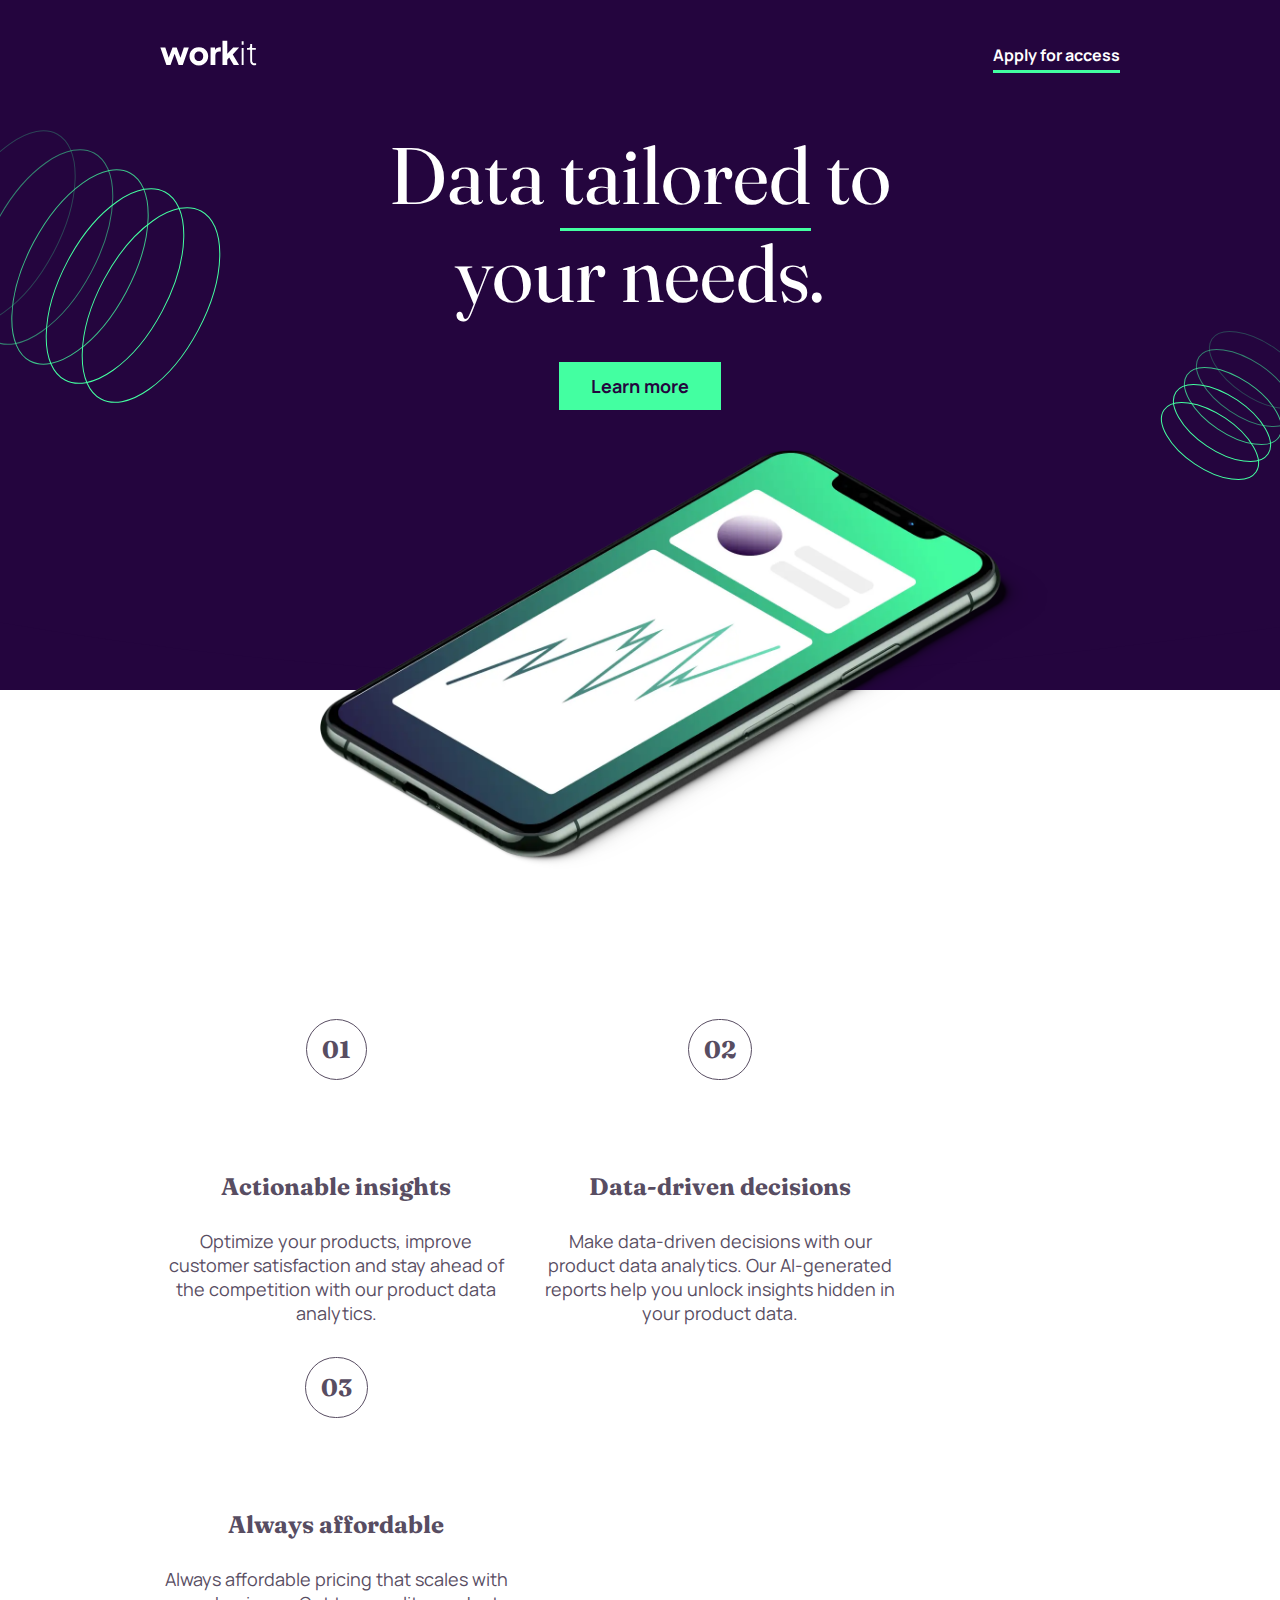
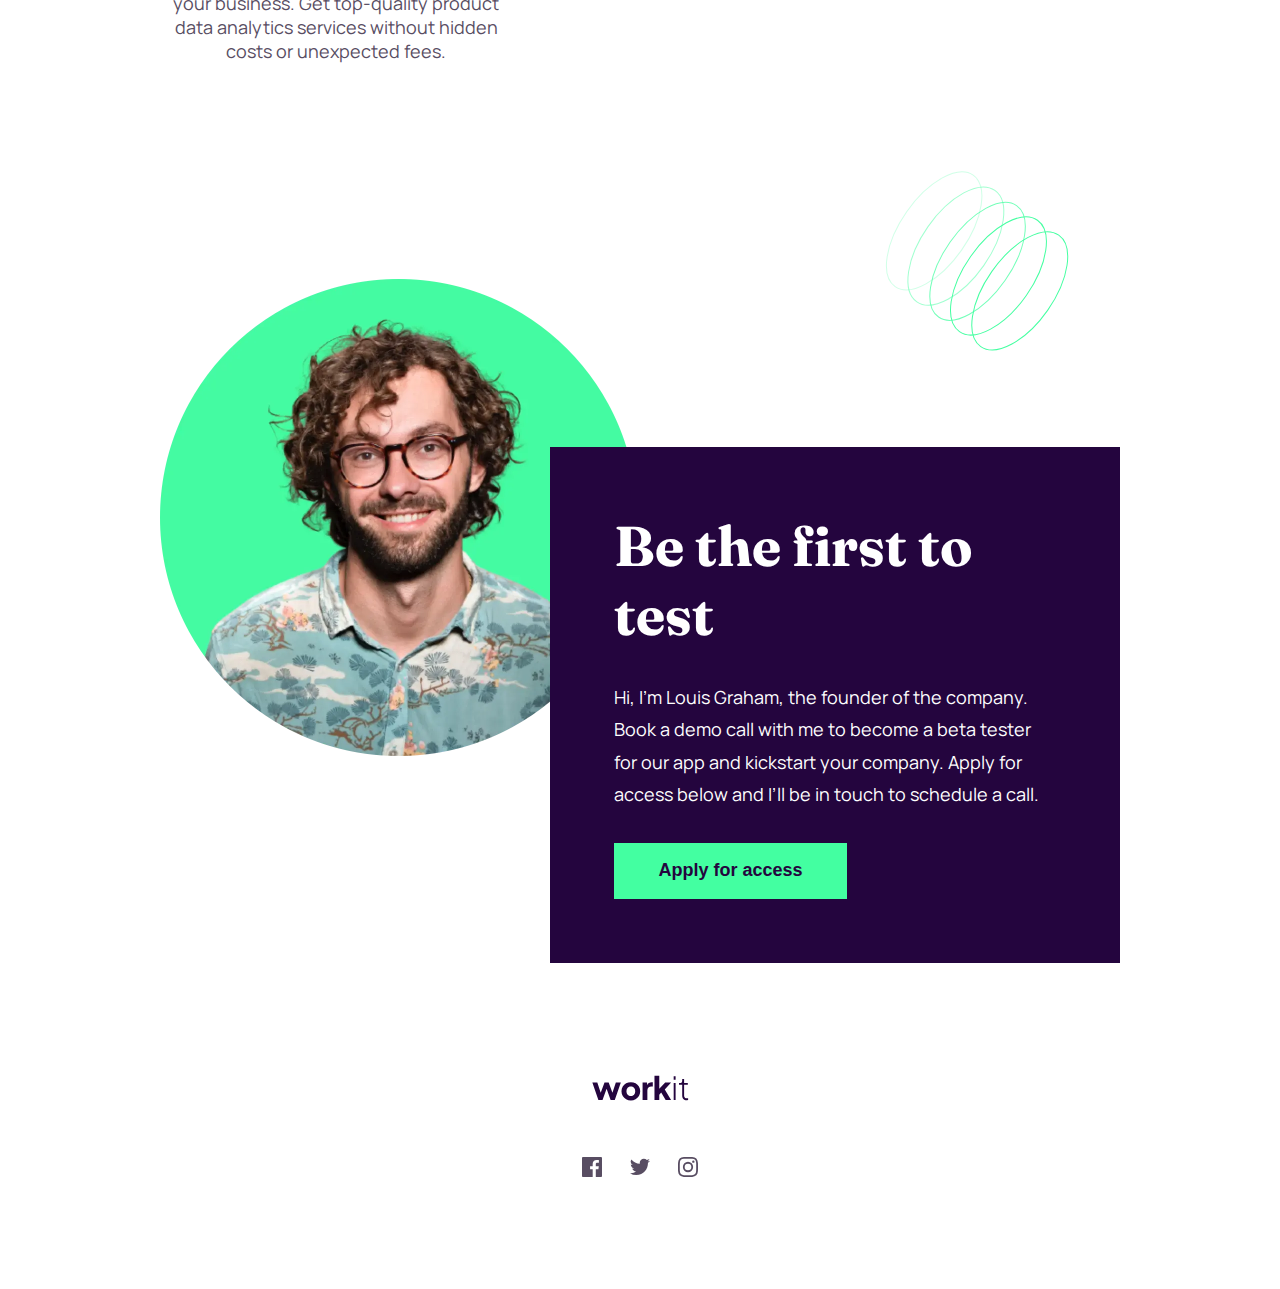
==== index.html @ 2d209260 "commit" ====
<!DOCTYPE html>
<html lang="en">
<head>
  <meta charset="UTF-8">
  <meta name="viewport" content="width=device-width, initial-scale=1.0">
  <link rel="icon" type="image/png" sizes="32x32" href="./assets/images/favicon-32x32.png">
  <link rel="stylesheet" href="style.css">
  <title>Frontend Mentor | Workit landing page</title>
</head>
<body>
    <header class="container">
      <div class="custom-shape-divider-top-1725674615">
        <svg data-name="Layer 1" xmlns="http://www.w3.org/2000/svg" viewBox="0 0 1200 120" preserveAspectRatio="none">
            <path d="M321.39,56.44c58-10.79,114.16-30.13,172-41.86,82.39-16.72,168.19-17.73,250.45-.39C823.78,31,906.67,72,985.66,92.83c70.05,18.48,146.53,26.09,214.34,3V0H0V27.35A600.21,600.21,0,0,0,321.39,56.44Z" class="shape-fill"></path>
        </svg>
      </div>
      <nav class="navbar">
        <div class="logo">
          <img src="assets/images/logo-light.svg" alt="logo">
        </div>
        <div class="nav-links">
          <ul>
            <li><a href="#" class="apply">Apply for access</a></li>
          </ul>
      </nav>
      <div class="work-it-hero">
        <h1 class="hero-title">Data <span class="bold">tailored</span> to your needs.</h1>
        <button class="hero-btn">Learn more</button>
      </div>
      <div class="patterns">
        <img src="assets/images/bg-pattern-1.svg" class="pattern-1" alt="pattern">
        <img src="assets/images/bg-pattern-2.svg" class="pattern-2" alt="pattern">
        <img src="assets/images/image-hero.webp" class="hero-img" alt="hero">
      </div>
    </header>
    <div class="workit-services">
      <div class="services-container-card">
        <div class="services-card">
          <h1 class="service-number">01</h1>
          <div class="service-info">
            <h1 class="service-title">Actionable insights</h1>
            <p>Optimize your products, improve customer 
              satisfaction and stay ahead of the competition 
              with our product data analytics.
            </p>
          </div>
        </div>
        <div class="services-card">
          <h1 class="service-number">02</h1>
          <div class="service-info">
            <h1 class="service-title">Data-driven decisions</h1>
            <p>Make data-driven decisions with our product data analytics. Our AI-generated reports help you unlock insights hidden in your product data.
            </p>
          </div>
        </div>
        <div class="services-card">
          <h1 class="service-number">03</h1>
          <div class="service-info">
            <h1 class="service-title">Always affordable</h1>
            <p>Always affordable pricing that scales with your business. Get top-quality product data analytics services without hidden costs or unexpected fees.
            </p>
          </div>
        </div>
      </div>
    </div>
    <div class="about_me">
      <div class="about_me_container">
        <div class="about_me_pic">
          <img src="/starter-code/assets/images/image-founder.webp" class="founder_pic" alt="founder_pic">
        </div>
        <div class="founder_info">
          <h1>Be the first to test</h1>
          <p>Hi, I'm Louis Graham, the founder of the company. Book a demo call with me to become a beta tester for our app and kickstart your company. Apply for access below and I’ll be in touch to schedule a call.</p>
          <button class="founder_btn">Apply for access</button>
          <img src="/starter-code/assets/images/bg-pattern-3.svg " class="pattern-me" alt="pattern">
        </div>
      </div>
    </div>
    <div class="workit-footer">
      <div class="footer">
        <img src="assets/images/logo-dark.svg"  class="logo_dark" alt="logo">
        <div class="icons">
          <img src="assets/images/icon-facebook.svg" alt="facebook">
          <img src="assets/images/icon-twitter.svg" alt="pinterest">
          <img src="assets/images/icon-instagram.svg" alt="instagram">
        </div>
      </div>
    </div>
</body>
</html>
---- style.css ----
@import url('https://fonts.googleapis.com/css2?family=Fraunces:ital,opsz,wght@0,9..144,100..900;1,9..144,100..900&display=swap');
@import url('https://fonts.googleapis.com/css2?family=Fraunces:ital,opsz,wght@0,9..144,100..900;1,9..144,100..900&family=Manrope:wght@200..800&display=swap');


:root{
    --manrope:"Manrope", sans-serif;
    --lightgreen: #43FFA1;
    --purple: #24053E;
    --white: white;
    --fraunces:"Fraunces", serif;
}
*{
    padding: 0;
    margin: 0;
    box-sizing: border-box;
}
.custom-shape-divider-top-1725674615 {
    position: absolute;
    top: 65%;
    left: 0;
    width: 100%;
    overflow: hidden;
    line-height: 0;
}

.custom-shape-divider-top-1725674615 svg {
    position: relative;
    display: block;
    width: calc(281% + 1.3px);
    height: 165px;
}

.custom-shape-divider-top-1725674615 .shape-fill {
    fill: var(--purple);
}
.container{
    height: 690px;
    background: var(--purple);
    margin-bottom: 10.0625rem;

}
.navbar{
    max-width: 100%;
    margin: 0px 160px;
    display: flex;
    justify-content: space-between;
    padding: 2.5rem 0rem 0rem 0rem;
    align-items: center;

}
.navbar ul li{
    list-style: none;
}
.navbar ul li a{
    text-decoration: none;
    color: var(--white);
    font-weight: 700;
    font-family: var(--manrope);
    border-bottom: 3px solid var(--lightgreen);
    padding-bottom: 4px;
}
.work-it-hero{
    display: flex;
    align-items: center;
    justify-content: center;
    flex-direction: column;
    gap: 2.5rem;
    margin-top: 3.5rem;
}
.hero-title{
    font-size: 80px;
    text-align: center;
    width: 550px;
    font-family: var();
    color: var(--white);
    font-family: "Fraunces", system-ui;
    font-weight: 400;
}
.bold{
    border-bottom: 3px solid var(--lightgreen);
    padding-bottom: 4px;
}
.hero-btn{
    padding: 12px 32px;
    background: var(--lightgreen);
    border: none;
    color: var(--purple);
    font-size: 18px;
    font-family: var(--manrope);
    font-weight: bold;
    cursor: pointer;
    transition: 0.2s ease-in-out;

}
.hero-btn:hover{
    background: var(--white);
    color: var(--purple);
}
.pattern-1{
    position: absolute;
    top: 12%;
    left: -7.1%;
}
.pattern-2{
    position: absolute;
    right: -3.2%;
    top: 35%;
}
.hero-img{
    display: block;
    width: 730px;
    position: absolute;
    top: 50%;
    left: 25%;
}

.workit-services{
    display: flex;
    align-items: center;
    justify-content: center;
    padding-top: 80px;
}
.services-container-card{
    max-width: 1440px;
    margin: 0px 160px;
    display: flex;
    flex-direction: row;
    gap: 2rem;
    padding: 88px 0px 144px 0px;
    flex-wrap: wrap;
}
.services-card{
    display: flex;
    flex-direction: column;
    max-width: 352px;
    text-align: center;
    align-items: center;
    gap: 3.5rem ;
    justify-content: space-between;
    height: 306px;
}
.service-info{
    gap: 1.75rem;
    display: flex;
    flex-direction: column;
}
.service-number{
    border: 1px solid #584D62;
    border-radius: 99px;
    padding: 15px;
    font-family: var(--fraunces);
    font-size: 24px;
    color: #584D62;
}
.service-title{
    font-family: var(--fraunces);
    font-size: 24px;
    color: #584D62;
}
.service-info p{
    font-size: 18px;
    color: #584D62;
    font-family: var(--manrope);
}
.about_me{
    margin-top: 72px;
    
}
.about_me_container{
    margin: 0px 160px;
    display: flex;
    flex-direction: row;
}
.founder_info{
    margin-top: 168px;
    display: flex;
    flex-direction: column;
    height: auto;
    width: 100%;
    background-color: var(--purple);
    padding: 64px;
    gap: 32px;
    justify-content: space-between;
    z-index: 2;
    margin-left: 390px;
    
}
.pattern-me{
    position: absolute;
    right: 15%;
    top: 195%;
}
.founder_btn{
    padding: 17.5px 32px;
    width: 233px;
    color: var(--purple);
    font-size: 18px;
    background-color: #43FFA1;
    border: none;
    text-align: center;
    font-weight: 700;
    transition: 0.2s ease-in-out;
    cursor: pointer;
}
.founder_info p{
    font-size: 18px;
    font-family: var(--manrope);
    color: var(--white);
    line-height: 180%;
}
.founder_info h1{
    font-size: 56px;
    font-family: var(--fraunces);
    color: var(--white);
}
.founder_pic{
    width: 477px;
    height: auto;
}
.about_me_pic{
    position: absolute;
}
.workit-footer{
    padding: 112px 0px;
}
.workit-footer .footer{
    display: flex;
    align-items: center;
    justify-content: center;
    flex-direction: column;
    gap: 56px;
}
.icons{
    gap: 28px;
    display: flex;
}
.founder_btn:hover{
    background: var(--white);
    color: var(--purple);
}
@media screen and (max-width: 1104px) {
    .founder_info{
        margin-left: 50px;
        margin-top: 200px;
    }
    
}
@media screen and (max-width: 1047px) {
    .hero-img{
        width: 60%;
    }
    .services-container-card{
        display: flex;
        align-items: center;
        justify-content: center;
        flex-direction: column;
        flex-wrap: nowrap;
        text-align: center;
        width: 100%;
    }
    
    
}
@media screen and (max-width: 986) {
    .services-container-card{
        display: flex;
        align-items: center;
        justify-content: center;
        flex-direction: column;
        flex-wrap: nowrap;
        text-align: center;
        width: 100%;
    }
    
}

@media screen and (max-width: 768px) {
    .navbar{
        margin: 0px 44px;
        padding: 32px  0px 0px 0px;
    }
    .hero-img{
        top: 60%;
        width: 80%;
        height: auto;
        left: 15%;
    }
    .hero-title{
        font-size: 60px;
        height: auto;
        width: 70%;
    }
    .services-container-card{
        display: flex;
        align-items: center;
        justify-content: center;
        text-align: center;
        margin: 0px 44px;
    }
    .services-card{
        display: flex;
        flex-direction: row;
        justify-content: center;
        align-items: center;
        max-width: 100%;
        height: auto;
    }
    .service-info{
        display: flex;
        gap: 28px;
        align-items: flex-start;
        text-align: start;
        padding: 32px;
    }
    .service-info P{
        font-size: 16px;
    }
    .service-info h1{
        font-size: 28;
    }
    .service-number{
        font-size: 20px;
    }
    .founder_pic{
        width: 280px;
    }
    .about_me_container{
        margin: 44px;
    }
    .founder_info{
        margin-top: 170px;
        margin-left: 155px;
    }
    .founder_info h1{
        font-size: 48px;
    }
    .founder_info p{
        font-size: 16px;
    }
    .workit-footer{
        padding: 80px 0px;
    }
    .pattern-me{
        position: absolute;
        right: 15%;
        top: 275%;
    }
}  
@media screen and (max-width: 656px) {
    .founder_info{
        margin: 250px 0px 0px 0px;
    }
    .founder_btn{
        width: 100%;
    }
}



@media screen and (max-width: 768px) {
    .navbar{
        margin: 0px 44px;
        padding: 32px  0px 0px 0px;
    }
    .hero-img{
        top: 60%;
        width: 80%;
        height: auto;
        left: 15%;
    }
    .hero-title{
        font-size: 60px;
        height: auto;
        width: 70%;
    }
    .services-container-card{
        display: flex;
        align-items: center;
        justify-content: center;
        text-align: center;
        margin: 0px 44px;
    }
    .services-card{
        display: flex;
        flex-direction: row;
        justify-content: center;
        align-items: center;
        max-width: 100%;
        height: auto;
    }
    .service-info{
        display: flex;
        gap: 28px;
        align-items: flex-start;
        text-align: start;
        padding: 32px;
    }
    .service-info P{
        font-size: 16px;
    }
    .service-info h1{
        font-size: 28;
    }
    .service-number{
        font-size: 20px;
    }
    .founder_pic{
        width: 280px;
    }
    .about_me_container{
        margin: 44px;
    }
    .founder_info h1{
        font-size: 48px;
    }
    .founder_info p{
        font-size: 16px;
    }
    .workit-footer{
        padding: 80px 0px;
    }
    .pattern-me{
        position: absolute;
        right: 15%;
        top: 275%;
    }
}  
@media screen and (max-width: 768px) {
    .founder_btn{
        width: 100%;
    }
}



@media screen and (max-width: 375px) {
    .founder_info{
        margin: 180px auto;
    }
    .founder_btn{
        width: 100%;
    }
    .navbar{
        margin: 0px 22px;
    }
    .hero-title{
        width: 85%;
        font-size: 40px;
    }
    .hero-img{
        top: 40%;
    }
    .pattern-1 , .pattern-2 {
        display: none;
    }
    .container{
        height: 481px;
        margin-bottom: 5.0625rem;
    }
    .custom-shape-divider-top-1725674615{
        top: 44%;
    }
    .services-container-card{
        margin: 0px 22px;
    }
    .services-card{
        display: flex;
        flex-direction: column;
        justify-content: center;
        align-items: center;
        max-width: 100%;
        height: auto;
    }
    .service-title{
        font-size: 24px;
    }
    .service-info p{
        text-align: center;
    }
    .service-info p{
        font-size: 16px;
    }
    .service-info{
        display: flex;
        text-align: center;
        align-items: center;
        justify-content: center;
        flex-direction: column
    }
    .service-number{
        font-size: 20px;
    }
    .workit-services{
        padding-top: 0px;
    }
    .about_me_container{
        margin: 0px 22px;
        display: flex;
        align-items: center;
        flex-direction: column;
    }
    .founder_info{
        margin: 250px 0px 0px 0px;
        padding: 32px;
    }
    .founder_info p{
        font-size: 16px;
    }
    .pattern-me{
        display: none;
    }
}     

@media screen and (max-width: 375px) {
    .founder_info{
        margin: 180px auto;
    }
    .founder_btn{
        width: 100%;
    }
    .navbar{
        margin: 0px 22px;
    }
    .hero-title{
        width: 85%;
        font-size: 40px;
    }
    .hero-img{
        top: 40%;
    }
    .pattern-1 , .pattern-2 {
        display: none;
    }
    .container{
        height: 481px;
        margin-bottom: 5.0625rem;
    }
    .custom-shape-divider-top-1725674615{
        top: 44%;
    }
    .services-container-card{
        margin: 0px 22px;
    }
    .services-card{
        display: flex;
        flex-direction: column;
        justify-content: center;
        align-items: center;
        max-width: 100%;
        height: auto;
    }
    .service-title{
        font-size: 24px;
    }
    .service-info p{
        text-align: center;
    }
    .service-info p{
        font-size: 16px;
    }
    .service-info{
        display: flex;
        text-align: center;
        align-items: center;
        justify-content: center;
        flex-direction: column
    }
    .service-number{
        font-size: 20px;
    }
    .workit-services{
        padding-top: 0px;
    }
    .about_me_container{
        margin: 0px 22px;
        display: flex;
        align-items: center;
        flex-direction: column;
    }
    .founder_info{
        margin: 250px 0px 0px 0px;
        padding: 32px;
    }
    .founder_info p{
        font-size: 16px;
    }
    .pattern-me{
        display: none;
    }
}
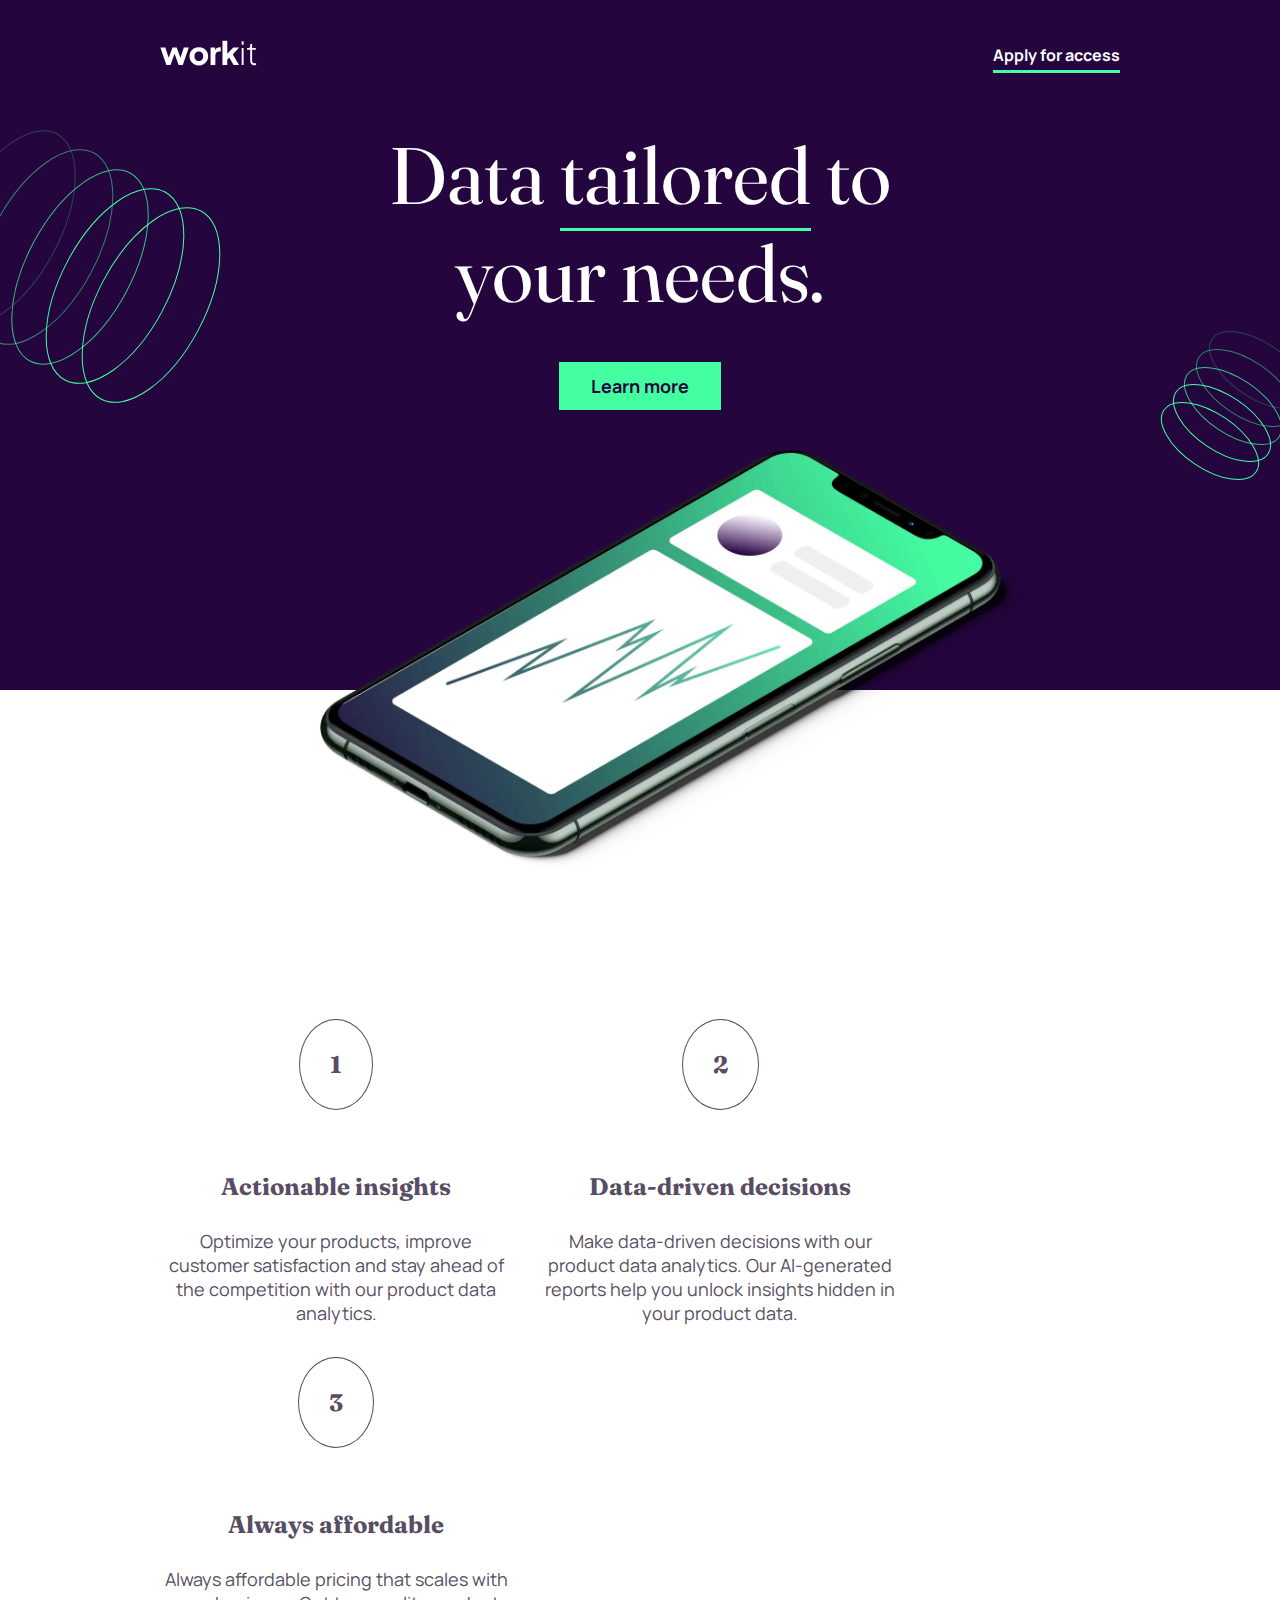
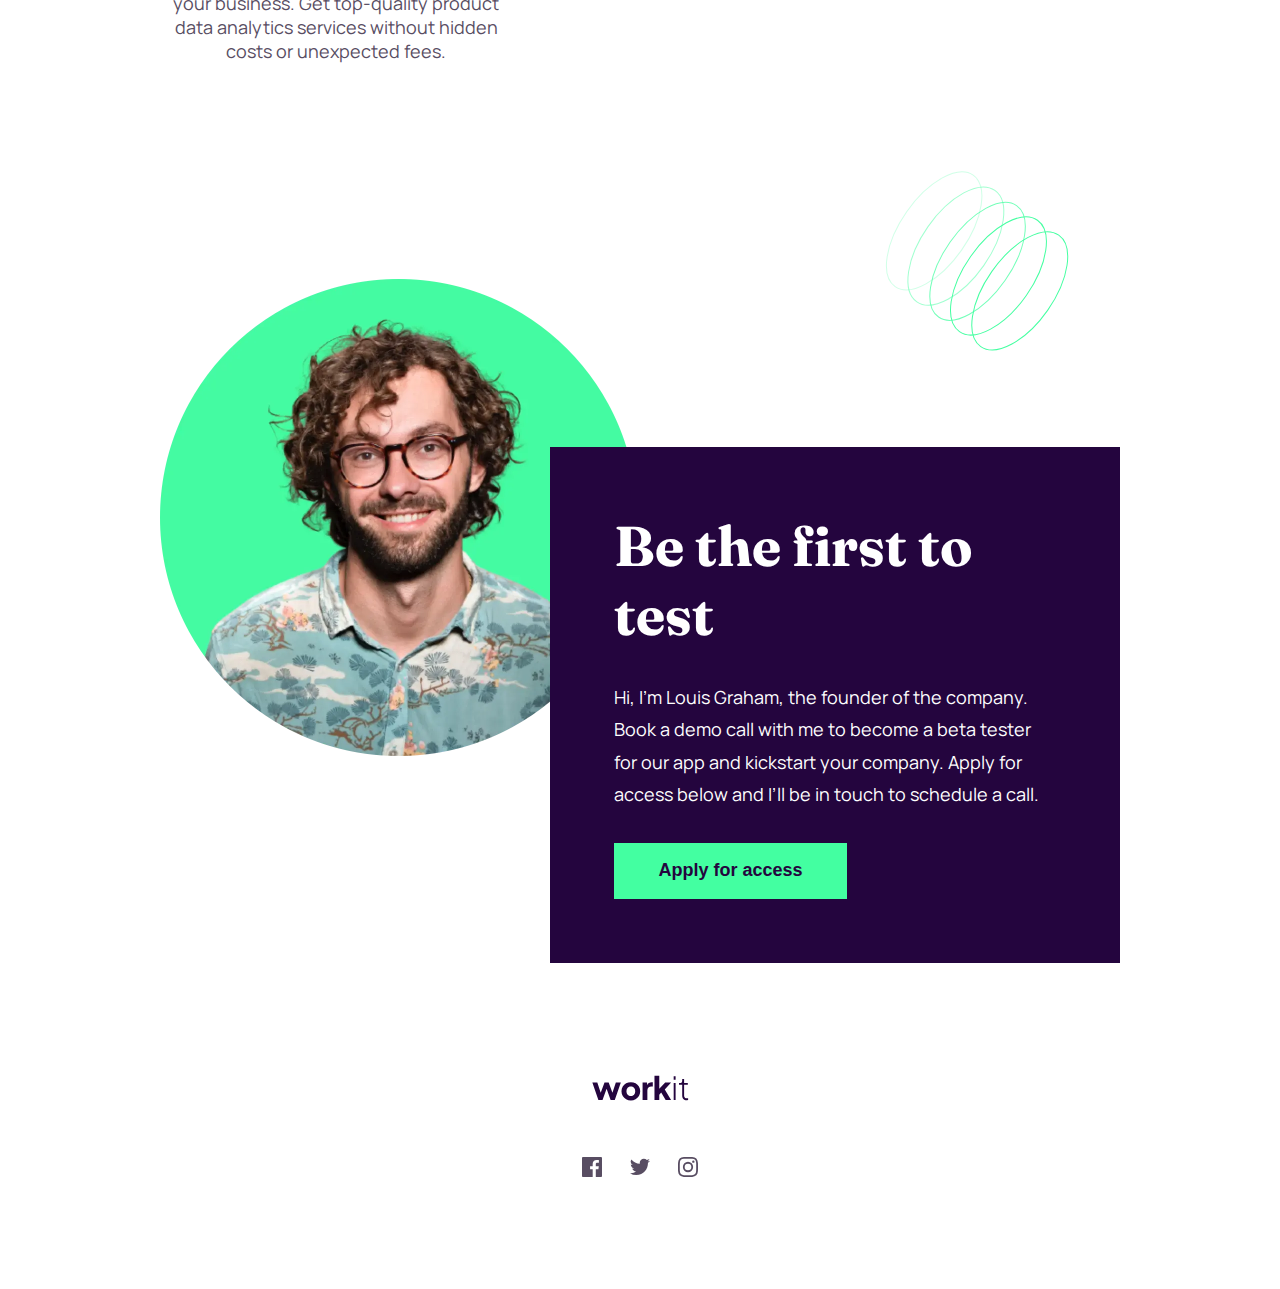
==== commit 59a2329e: "commit" ====
--- a/index.html
+++ b/index.html
@@ -36,7 +36,7 @@
     <div class="workit-services">
       <div class="services-container-card">
         <div class="services-card">
-          <h1 class="service-number">01</h1>
+          <h1 class="service-number">1</h1>
           <div class="service-info">
             <h1 class="service-title">Actionable insights</h1>
             <p>Optimize your products, improve customer 
@@ -46,7 +46,7 @@
           </div>
         </div>
         <div class="services-card">
-          <h1 class="service-number">02</h1>
+          <h1 class="service-number">2</h1>
           <div class="service-info">
             <h1 class="service-title">Data-driven decisions</h1>
             <p>Make data-driven decisions with our product data analytics. Our AI-generated reports help you unlock insights hidden in your product data.
@@ -54,7 +54,7 @@
           </div>
         </div>
         <div class="services-card">
-          <h1 class="service-number">03</h1>
+          <h1 class="service-number">3</h1>
           <div class="service-info">
             <h1 class="service-title">Always affordable</h1>
             <p>Always affordable pricing that scales with your business. Get top-quality product data analytics services without hidden costs or unexpected fees.
@@ -66,13 +66,13 @@
     <div class="about_me">
       <div class="about_me_container">
         <div class="about_me_pic">
-          <img src="/starter-code/assets/images/image-founder.webp" class="founder_pic" alt="founder_pic">
+          <img src="/assets/images/image-founder.webp" class="founder_pic" alt="founder_pic">
         </div>
         <div class="founder_info">
           <h1>Be the first to test</h1>
           <p>Hi, I'm Louis Graham, the founder of the company. Book a demo call with me to become a beta tester for our app and kickstart your company. Apply for access below and I’ll be in touch to schedule a call.</p>
           <button class="founder_btn">Apply for access</button>
-          <img src="/starter-code/assets/images/bg-pattern-3.svg " class="pattern-me" alt="pattern">
+          <img src="/assets/images/bg-pattern-3.svg " class="pattern-me" alt="pattern">
         </div>
       </div>
     </div>
--- a/style.css
+++ b/style.css
@@ -146,8 +146,8 @@
 }
 .service-number{
     border: 1px solid #584D62;
-    border-radius: 99px;
-    padding: 15px;
+    border-radius: 100%;
+    padding: 30px;
     font-family: var(--fraunces);
     font-size: 24px;
     color: #584D62;
